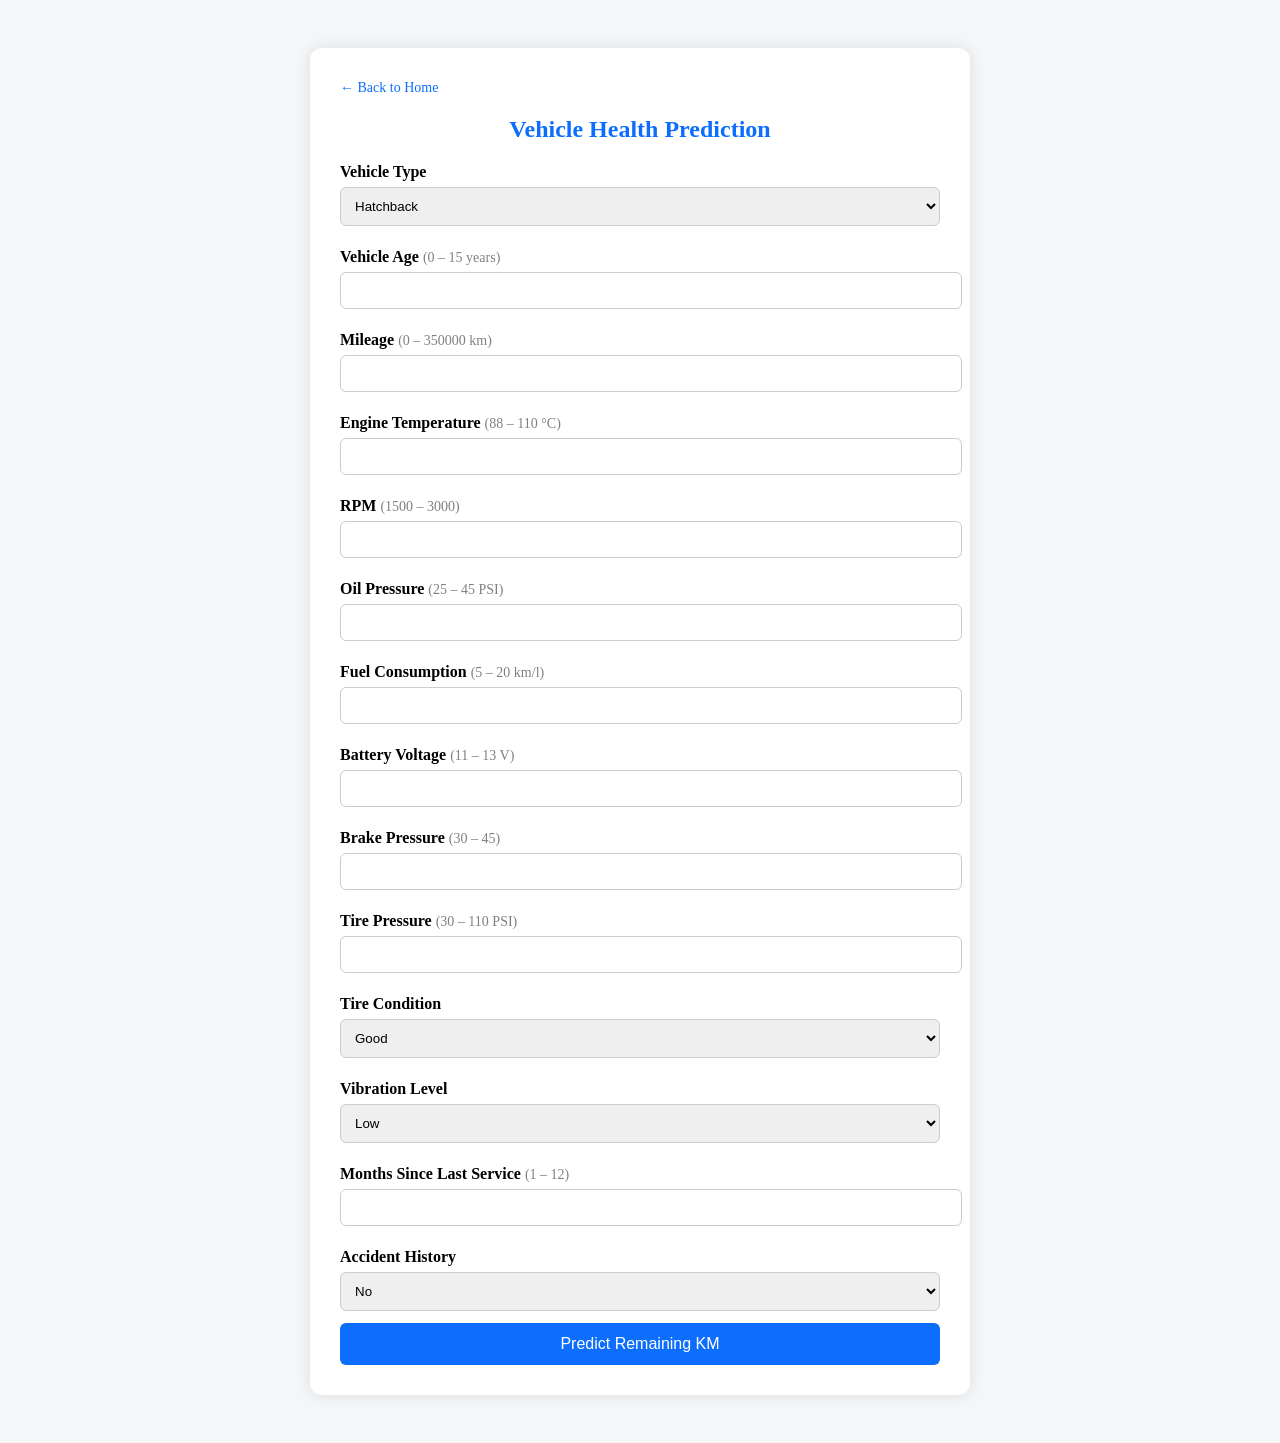
==== templates/form.html @ b75b26a1 "current working dt regression" ====
<!DOCTYPE html>
<html>
<head>
<title>Vehicle Prediction</title>

<style>

body{
font-family:Segoe UI;
background:#f4f6f8;
padding:40px;
position:static;
}

.container{
max-width:600px;
margin:auto;
background:white;
padding:30px;
border-radius:12px;
box-shadow:0 0 15px rgba(0,0,0,0.1);
position:relative;
}

h2{
text-align:center;
margin-bottom:20px;
color:#0d6efd;
}

label{
font-weight:600;
display:block;
margin-top:10px;
}

.range{
color:gray;
font-weight:normal;
font-size:14px;
}

input,select{
width:100%;
padding:10px;
margin:6px 0 12px 0;
border-radius:6px;
border:1px solid #ccc;
}

/* Hide number input spinners to prevent scroll changes */
input[type="number"]::-webkit-outer-spin-button,
input[type="number"]::-webkit-inner-spin-button {
  -webkit-appearance: none;
  margin: 0;
}

input[type="number"] {
  -moz-appearance: textfield;
}

button{
width:100%;
padding:12px;
background:#0d6efd;
color:white;
border:none;
border-radius:6px;
font-size:16px;
cursor:pointer;
}

button:hover{
background:#084298;
}

.back{
text-decoration:none;
color:#0d6efd;
font-size:14px;
}

</style>

</head>

<body>

<div class="container">

<a href="/" class="back">← Back to Home</a>

<h2>Vehicle Health Prediction</h2>

<form action="/predict" method="post" autocomplete="off">

<label>Vehicle Type</label>
<select name="Vehicle_Type" required>
<option>Hatchback</option>
<option>Sedan</option>
<option>SUV</option>
<option>Truck</option>
</select>

<label>Vehicle Age <span class="range">(0 – 15 years)</span></label>
<input type="number" name="Vehicle_Age" required>

<label>Mileage <span class="range">(0 – 350000 km)</span></label>
<input type="number" name="Mileage" required>

<label>Engine Temperature <span class="range">(88 – 110 °C)</span></label>
<input type="number" name="Engine_Temp" required>

<label>RPM <span class="range">(1500 – 3000)</span></label>
<input type="number" name="RPM" required>

<label>Oil Pressure <span class="range">(25 – 45 PSI)</span></label>
<input type="number" name="Oil_Pressure" required>

<label>Fuel Consumption <span class="range">(5 – 20 km/l)</span></label>
<input type="number" step="0.1" name="Fuel_Consumption" required>

<label>Battery Voltage <span class="range">(11 – 13 V)</span></label>
<input type="number" step="0.01" name="Battery_Voltage" required>

<label>Brake Pressure <span class="range">(30 – 45)</span></label>
<input type="number" name="Brake_Pressure" required>

<label>Tire Pressure <span class="range">(30 – 110 PSI)</span></label>
<input type="number" name="Tire_Pressure" required>

<label>Tire Condition</label>
<select name="Tire_Condition">
<option>Good</option>
<option>Moderate</option>
<option>Worn</option>
<option>Critical</option>
</select>

<label>Vibration Level</label>
<select name="Vibration_Level">
<option>Low</option>
<option>Medium</option>
<option>High</option>
</select>

<label>Months Since Last Service <span class="range">(1 – 12)</span></label>
<input type="number" name="Last_Service_Months" required>

<label>Accident History</label>
<select name="Accident_History">
<option>No</option>
<option>Yes</option>
</select>

<button type="submit">Predict Remaining KM</button>

</form>

</div>

<script>
// Comprehensive fix to prevent input value changes on scroll
document.addEventListener('DOMContentLoaded', function() {
    const formFields = document.querySelectorAll('input, select');
    
    // Disable autocomplete
    formFields.forEach(field => {
        field.setAttribute('autocomplete', 'off');
    });
    
    // Prevent input from changing on mouse wheel/scroll
    formFields.forEach(field => {
        field.addEventListener('wheel', function(e) {
            if (this.type === 'number') {
                e.preventDefault();
                return false;
            }
        }, {passive: false});
        
        // Also prevent arrow key increments in number inputs
        field.addEventListener('keydown', function(e) {
            if (this.type === 'number' && (e.key === 'ArrowUp' || e.key === 'ArrowDown')) {
                e.preventDefault();
            }
        });
    });
});
</script>

</body>
</html>
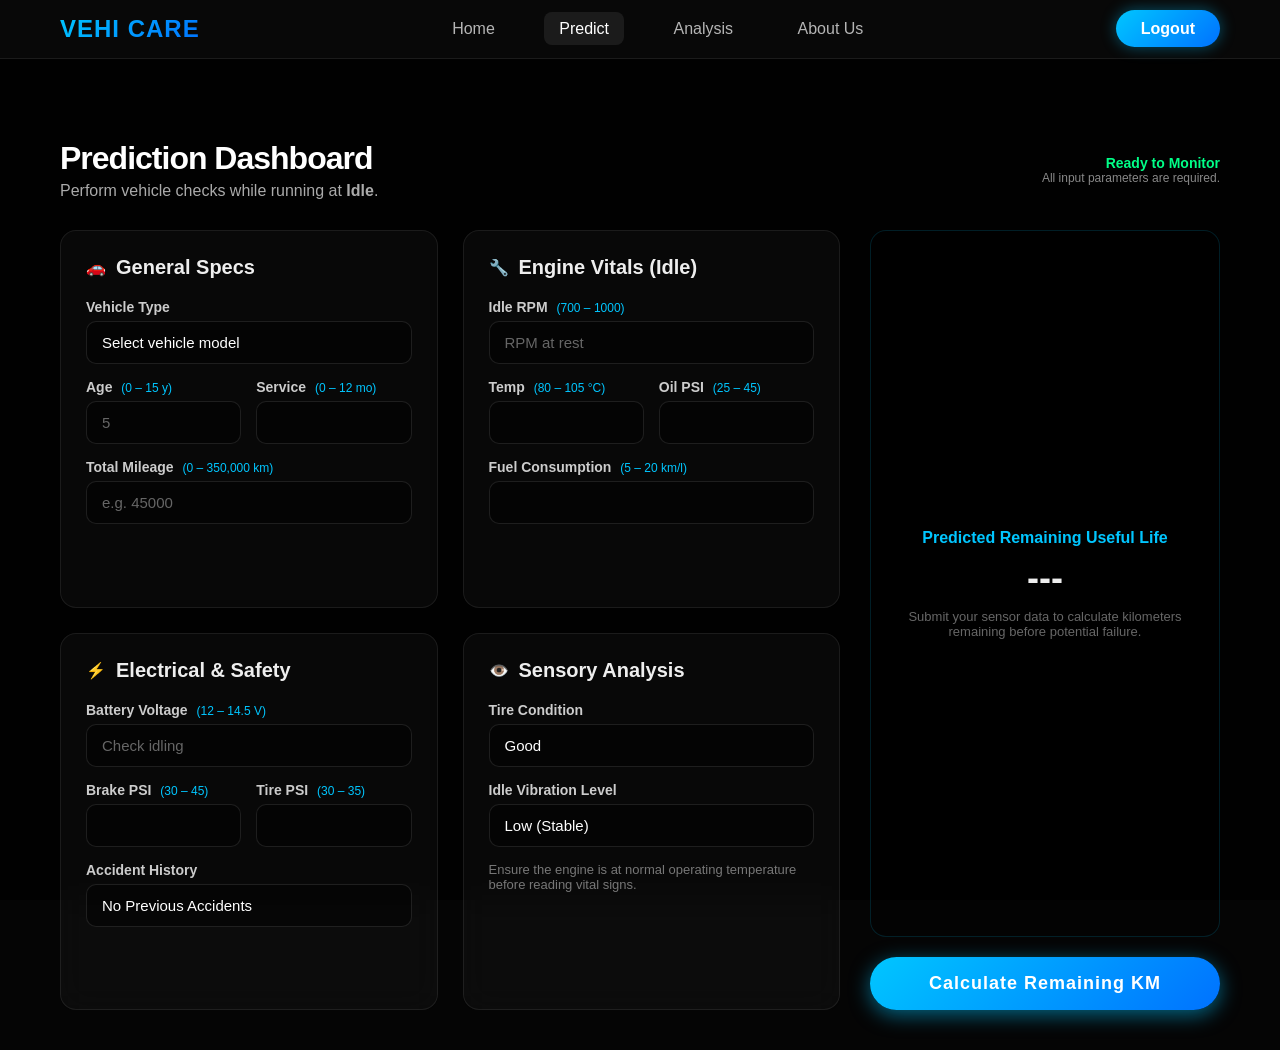
==== commit d8773351: "final?" ====
--- a/templates/form.html
+++ b/templates/form.html
@@ -1,192 +1,398 @@
 <!DOCTYPE html>
-<html>
+<html lang="en">
 <head>
-<title>Vehicle Prediction</title>
-
-<style>
-
-body{
-font-family:Segoe UI;
-background:#f4f6f8;
-padding:40px;
-position:static;
-}
-
-.container{
-max-width:600px;
-margin:auto;
-background:white;
-padding:30px;
-border-radius:12px;
-box-shadow:0 0 15px rgba(0,0,0,0.1);
-position:relative;
-}
-
-h2{
-text-align:center;
-margin-bottom:20px;
-color:#0d6efd;
-}
-
-label{
-font-weight:600;
-display:block;
-margin-top:10px;
-}
-
-.range{
-color:gray;
-font-weight:normal;
-font-size:14px;
-}
-
-input,select{
-width:100%;
-padding:10px;
-margin:6px 0 12px 0;
-border-radius:6px;
-border:1px solid #ccc;
-}
-
-/* Hide number input spinners to prevent scroll changes */
-input[type="number"]::-webkit-outer-spin-button,
-input[type="number"]::-webkit-inner-spin-button {
-  -webkit-appearance: none;
-  margin: 0;
-}
-
-input[type="number"] {
-  -moz-appearance: textfield;
-}
-
-button{
-width:100%;
-padding:12px;
-background:#0d6efd;
-color:white;
-border:none;
-border-radius:6px;
-font-size:16px;
-cursor:pointer;
-}
-
-button:hover{
-background:#084298;
-}
-
-.back{
-text-decoration:none;
-color:#0d6efd;
-font-size:14px;
-}
-
-</style>
-
+    <meta charset="UTF-8">
+    <meta name="viewport" content="width=device-width, initial-scale=1.0">
+    <title>Vehi Care | Predictive Dashboard</title>
+    
+    <style>
+        /* --- CORE STYLES --- */
+        * {
+            margin: 0;
+            padding: 0;
+            box-sizing: border-box;
+            font-family: 'Segoe UI', Roboto, 'Helvetica Neue', sans-serif;
+        }
+
+        body {
+            background: #050505;
+            color: #ffffff;
+            overflow-x: hidden;
+            min-height: 100vh;
+            display: flex;
+            flex-direction: column;
+        }
+
+        /* --- BACKGROUND VIDEO --- */
+        .video-bg {
+            position: fixed;
+            top: 0;
+            left: 0;
+            width: 100%;
+            height: 100%;
+            object-fit: cover;
+            z-index: -2;
+        }
+
+        .overlay {
+            position: fixed;
+            top: 0;
+            left: 0;
+            width: 100%;
+            height: 100%;
+            background: rgba(0, 0, 0, 0.7); /* Lighter for a modern look */
+            z-index: -1;
+        }
+
+        /* --- MODERN NAVBAR --- */
+        .navbar {
+            position: fixed;
+            top: 0;
+            left: 0;
+            width: 100%;
+            display: flex;
+            justify-content: space-between;
+            align-items: center;
+            padding: 15px 60px;
+            background: rgba(255, 255, 255, 0.03);
+            backdrop-filter: blur(25px);
+            border-bottom: 1px solid rgba(255, 255, 255, 0.08);
+            z-index: 1000;
+        }
+
+        .logo {
+            font-size: 24px;
+            font-weight: bold;
+            background: linear-gradient(135deg, #00c6ff, #0072ff);
+            -webkit-background-clip: text;
+            -webkit-text-fill-color: transparent;
+            letter-spacing: 1px;
+        }
+
+        .menu a {
+            text-decoration: none;
+            color: rgba(255,255,255,0.7);
+            margin: 0 15px;
+            padding: 8px 15px;
+            border-radius: 8px;
+            transition: all 0.3s ease;
+            font-weight: 500;
+        }
+
+        .menu a:hover, .menu a.active {
+            color: white;
+            background: rgba(255, 255, 255, 0.08);
+        }
+
+        .login-btn {
+            padding: 10px 25px;
+            border-radius: 30px;
+            background: linear-gradient(135deg, #00c6ff, #0072ff);
+            color: white;
+            text-decoration: none;
+            font-weight: 600;
+            box-shadow: 0 0 15px rgba(0, 198, 255, 0.4);
+        }
+
+        /* --- FULL-SCREEN FORM DASHBOARD --- */
+        .dashboard {
+            margin-top: 100px;
+            flex: 1;
+            padding: 40px 60px;
+            display: flex;
+            flex-direction: column;
+        }
+
+        .dashboard-header {
+            margin-bottom: 30px;
+            display: flex;
+            justify-content: space-between;
+            align-items: center;
+        }
+
+        .dashboard-title { font-size: 32px; font-weight: 700; letter-spacing: -1px; }
+        .dashboard-subtitle { color: #aaa; margin-top: 5px; font-size: 16px; }
+
+        .dashboard-meta { text-align: right; }
+        .dashboard-meta span { display: block; }
+        .dashboard-status { font-weight: bold; color: #00ff88; font-size: 14px; }
+        .dashboard-context { color: #888; font-size: 12px; }
+
+        /* Form Layout: Main content on left, result card on right */
+        .form-layout {
+            display: grid;
+            grid-template-columns: 1fr 350px;
+            gap: 30px;
+        }
+
+        /* Grid for cards containing input fields */
+        .cards-grid {
+            display: grid;
+            grid-template-columns: repeat(auto-fill, minmax(320px, 1fr));
+            gap: 25px;
+        }
+
+        /* Standard Card Style */
+        .card {
+            background: rgba(255, 255, 255, 0.03);
+            backdrop-filter: blur(15px);
+            padding: 25px;
+            border-radius: 16px;
+            border: 1px solid rgba(255, 255, 255, 0.08);
+            transition: transform 0.3s ease, border-color 0.3s ease;
+        }
+
+        .card:hover {
+            transform: translateY(-2px);
+            border-color: rgba(0, 198, 255, 0.3);
+        }
+
+        .card-header { margin-bottom: 20px; display: flex; align-items: center; gap: 10px; }
+        .card-icon { font-size: 24px; color: #00c6ff; }
+        .card h3 { font-size: 20px; color: #eee; }
+
+        /* Input Group Styles */
+        .input-group { margin-bottom: 15px; }
+        label { display: block; margin-bottom: 6px; font-weight: 600; font-size: 14px; color: #ccc; }
+        .range { color: #00c6ff; font-weight: 400; font-size: 12px; margin-left: 5px; }
+
+        /* Modern Input styling */
+        input, select {
+            width: 100%;
+            padding: 12px 15px;
+            border-radius: 10px;
+            border: 1px solid rgba(255, 255, 255, 0.1);
+            background: rgba(0, 0, 0, 0.4);
+            color: white;
+            font-size: 15px;
+            transition: all 0.3s ease;
+        }
+
+        input::placeholder { color: #666; }
+        select { appearance: none; cursor: pointer; }
+        select option { background: #1a1a1a; color: white; }
+
+        input:focus, select:focus {
+            outline: none;
+            border-color: #0072ff;
+            background: rgba(0, 0, 0, 0.6);
+            box-shadow: 0 0 10px rgba(0, 198, 255, 0.2);
+        }
+
+        /* Group for side-by-side inputs (e.g. pressure) */
+        .input-row { display: grid; grid-template-columns: 1fr 1fr; gap: 15px; }
+
+        /* --- PREDICT BUTTON --- */
+        .predict-container { text-align: center; margin-top: 40px; margin-bottom: 30px;}
+        
+        .predict-btn {
+            padding: 16px 50px;
+            font-size: 18px;
+            font-weight: bold;
+            color: white;
+            background: linear-gradient(135deg, #00c6ff, #0072ff);
+            border: none;
+            border-radius: 40px;
+            cursor: pointer;
+            transition: all 0.3s ease;
+            box-shadow: 0 5px 20px rgba(0, 198, 255, 0.5);
+            letter-spacing: 1px;
+        }
+
+        .predict-btn:hover {
+            transform: translateY(-3px);
+            box-shadow: 0 8px 30px rgba(0, 198, 255, 0.7);
+        }
+
+        /* --- RIGHT SIDE: RESULTS / STATS CARD --- */
+        .result-panel {
+            display: flex;
+            flex-direction: column;
+            gap: 20px;
+            position: sticky;
+            top: 100px; /* Sticks with navbar */
+            height: calc(100vh - 120px);
+        }
+
+        .result-card {
+            background: rgba(0, 0, 0, 0.3);
+            border: 1px solid rgba(0, 198, 255, 0.15);
+            padding: 20px;
+            border-radius: 16px;
+            text-align: center;
+        }
+
+        .result-card h3 { color: #00c6ff; font-size: 16px; margin-bottom: 10px; }
+        .result-value { font-size: 36px; font-weight: 700; color: #eee; }
+        .result-unit { font-size: 18px; color: #aaa; margin-left: 5px;}
+
+        /* Hide default spin-buttons */
+        input[type="number"]::-webkit-outer-spin-button,
+        input[type="number"]::-webkit-inner-spin-button {
+            -webkit-appearance: none;
+            margin: 0;
+        }
+        input[type="number"] { -moz-appearance: textfield; }
+
+    </style>
 </head>
 
 <body>
 
-<div class="container">
-
-<a href="/" class="back">← Back to Home</a>
-
-<h2>Vehicle Health Prediction</h2>
-
-<form action="/predict" method="post" autocomplete="off">
-
-<label>Vehicle Type</label>
-<select name="Vehicle_Type" required>
-<option>Hatchback</option>
-<option>Sedan</option>
-<option>SUV</option>
-<option>Truck</option>
-</select>
-
-<label>Vehicle Age <span class="range">(0 – 15 years)</span></label>
-<input type="number" name="Vehicle_Age" required>
-
-<label>Mileage <span class="range">(0 – 350000 km)</span></label>
-<input type="number" name="Mileage" required>
-
-<label>Engine Temperature <span class="range">(88 – 110 °C)</span></label>
-<input type="number" name="Engine_Temp" required>
-
-<label>RPM <span class="range">(1500 – 3000)</span></label>
-<input type="number" name="RPM" required>
-
-<label>Oil Pressure <span class="range">(25 – 45 PSI)</span></label>
-<input type="number" name="Oil_Pressure" required>
-
-<label>Fuel Consumption <span class="range">(5 – 20 km/l)</span></label>
-<input type="number" step="0.1" name="Fuel_Consumption" required>
-
-<label>Battery Voltage <span class="range">(11 – 13 V)</span></label>
-<input type="number" step="0.01" name="Battery_Voltage" required>
-
-<label>Brake Pressure <span class="range">(30 – 45)</span></label>
-<input type="number" name="Brake_Pressure" required>
-
-<label>Tire Pressure <span class="range">(30 – 110 PSI)</span></label>
-<input type="number" name="Tire_Pressure" required>
-
-<label>Tire Condition</label>
-<select name="Tire_Condition">
-<option>Good</option>
-<option>Moderate</option>
-<option>Worn</option>
-<option>Critical</option>
-</select>
-
-<label>Vibration Level</label>
-<select name="Vibration_Level">
-<option>Low</option>
-<option>Medium</option>
-<option>High</option>
-</select>
-
-<label>Months Since Last Service <span class="range">(1 – 12)</span></label>
-<input type="number" name="Last_Service_Months" required>
-
-<label>Accident History</label>
-<select name="Accident_History">
-<option>No</option>
-<option>Yes</option>
-</select>
-
-<button type="submit">Predict Remaining KM</button>
-
-</form>
-
-</div>
-
-<script>
-// Comprehensive fix to prevent input value changes on scroll
-document.addEventListener('DOMContentLoaded', function() {
-    const formFields = document.querySelectorAll('input, select');
-    
-    // Disable autocomplete
-    formFields.forEach(field => {
-        field.setAttribute('autocomplete', 'off');
-    });
-    
-    // Prevent input from changing on mouse wheel/scroll
-    formFields.forEach(field => {
-        field.addEventListener('wheel', function(e) {
-            if (this.type === 'number') {
-                e.preventDefault();
-                return false;
-            }
-        }, {passive: false});
-        
-        // Also prevent arrow key increments in number inputs
-        field.addEventListener('keydown', function(e) {
-            if (this.type === 'number' && (e.key === 'ArrowUp' || e.key === 'ArrowDown')) {
-                e.preventDefault();
+    <video class="video-bg" autoplay muted loop playsinline>
+        <source src="{{ url_for('static', filename='bg.mp4') }}" type="video/mp4">
+    </video>
+    <div class="overlay"></div>
+
+    <nav class="navbar">
+        <div class="logo">VEHI CARE</div>
+        <div class="menu">
+            <a href="/home?page=home">Home</a>
+            <a href="/predict_page" class="active">Predict</a>
+            <a href="/home?page=analysis">Analysis</a>
+            <a href="/home?page=features">About Us</a>
+        </div>
+        <div class="right">
+            <a href="/logout" class="login-btn">Logout</a>
+        </div>
+    </nav>
+
+    <main class="dashboard">
+        <header class="dashboard-header">
+            <div>
+                <h1 class="dashboard-title">Prediction Dashboard</h1>
+                <p class="dashboard-subtitle">Perform vehicle checks while running at <b>Idle</b>.</p>
+            </div>
+            <div class="dashboard-meta">
+                <span class="dashboard-status">Ready to Monitor</span>
+                <span class="dashboard-context">All input parameters are required.</span>
+            </div>
+        </header>
+
+        <form action="/predict" method="post" autocomplete="off" class="form-layout">
+            
+            <div class="cards-grid">
+                
+                <div class="card">
+                    <div class="card-header"><span class="icon">🚗</span><h3>General Specs</h3></div>
+                    <div class="input-group">
+                        <label>Vehicle Type</label>
+                        <select name="Vehicle_Type" required>
+                            <option value="" disabled selected>Select vehicle model</option>
+                            <option value="Hatchback">Hatchback</option>
+                            <option value="Sedan">Sedan</option>
+                            <option value="SUV">SUV</option>
+                            <option value="Truck">Truck</option>
+                        </select>
+                    </div>
+                    <div class="input-row">
+                        <div class="input-group">
+                            <label>Age <span class="range">(0 – 15 y)</span></label>
+                            <input type="number" name="Vehicle_Age" placeholder="5" required>
+                        </div>
+                        <div class="input-group">
+                            <label>Service <span class="range">(0 – 12 mo)</span></label>
+                            <input type="number" name="Last_Service_Months" required>
+                        </div>
+                    </div>
+                    <div class="input-group">
+                        <label>Total Mileage <span class="range">(0 – 350,000 km)</span></label>
+                        <input type="number" name="Mileage" placeholder="e.g. 45000" required>
+                    </div>
+                </div>
+
+                <div class="card">
+                    <div class="card-header"><span class="icon">🔧</span><h3>Engine Vitals (Idle)</h3></div>
+                    <div class="input-group">
+                        <label>Idle RPM <span class="range">(700 – 1000)</span></label>
+                        <input type="number" name="RPM" placeholder="RPM at rest" required>
+                    </div>
+                    <div class="input-row">
+                        <div class="input-group">
+                            <label>Temp <span class="range">(80 – 105 °C)</span></label>
+                            <input type="number" name="Engine_Temp" required>
+                        </div>
+                        <div class="input-group">
+                            <label>Oil PSI <span class="range">(25 – 45)</span></label>
+                            <input type="number" name="Oil_Pressure" required>
+                        </div>
+                    </div>
+                    <div class="input-group">
+                        <label>Fuel Consumption <span class="range">(5 – 20 km/l)</span></label>
+                        <input type="number" step="0.1" name="Fuel_Consumption" required>
+                    </div>
+                </div>
+
+                <div class="card">
+                    <div class="card-header"><span class="icon">⚡</span><h3>Electrical & Safety</h3></div>
+                    <div class="input-group">
+                        <label>Battery Voltage <span class="range">(12 – 14.5 V)</span></label>
+                        <input type="number" step="0.01" name="Battery_Voltage" placeholder="Check idling" required>
+                    </div>
+                    <div class="input-row">
+                        <div class="input-group">
+                            <label>Brake PSI <span class="range">(30 – 45)</span></label>
+                            <input type="number" name="Brake_Pressure" required>
+                        </div>
+                        <div class="input-group">
+                            <label>Tire PSI <span class="range">(30 – 35)</span></label>
+                            <input type="number" name="Tire_Pressure" required>
+                        </div>
+                    </div>
+                    <div class="input-group">
+                        <label>Accident History</label>
+                        <select name="Accident_History">
+                            <option value="No">No Previous Accidents</option>
+                            <option value="Yes">Has Accident History</option>
+                        </select>
+                    </div>
+                </div>
+
+                <div class="card">
+                    <div class="card-header"><span class="icon">👁️</span><h3>Sensory Analysis</h3></div>
+                    <div class="input-group">
+                        <label>Tire Condition</label>
+                        <select name="Tire_Condition">
+                            <option value="Good">Good</option>
+                            <option value="Moderate">Moderate</option>
+                            <option value="Worn">Worn</option>
+                            <option value="Critical">Critical</option>
+                        </select>
+                    </div>
+                    <div class="input-group">
+                        <label>Idle Vibration Level</label>
+                        <select name="Vibration_Level">
+                            <option value="Low">Low (Stable)</option>
+                            <option value="Medium">Medium (Slight shaking)</option>
+                            <option value="High">High (Rough idle)</option>
+                        </select>
+                    </div>
+                    <p style="font-size: 13px; color: #777; margin-top: 15px;">
+                        Ensure the engine is at normal operating temperature before reading vital signs.
+                    </p>
+                </div>
+
+            </div> <aside class="result-panel">
+                <div class="result-card" style="flex: 1; display: flex; flex-direction: column; justify-content: center;">
+                    <h3>Predicted Remaining Useful Life</h3>
+                    <div class="result-value">---</div> 
+                    <p style="color: #666; margin-top: 10px; font-size: 13px;">Submit your sensor data to calculate kilometers remaining before potential failure.</p>
+                </div>
+
+                <button type="submit" class="predict-btn">Calculate Remaining KM</button>
+            </aside>
+
+        </form>
+    </main>
+
+    <script>
+        // Disabling scroll changing values on number inputs
+        document.addEventListener('wheel', function(e) {
+            if (document.activeElement.type === 'number') {
+                document.activeElement.blur();
             }
         });
-    });
-});
-</script>
+    </script>
 
 </body>
 </html>
